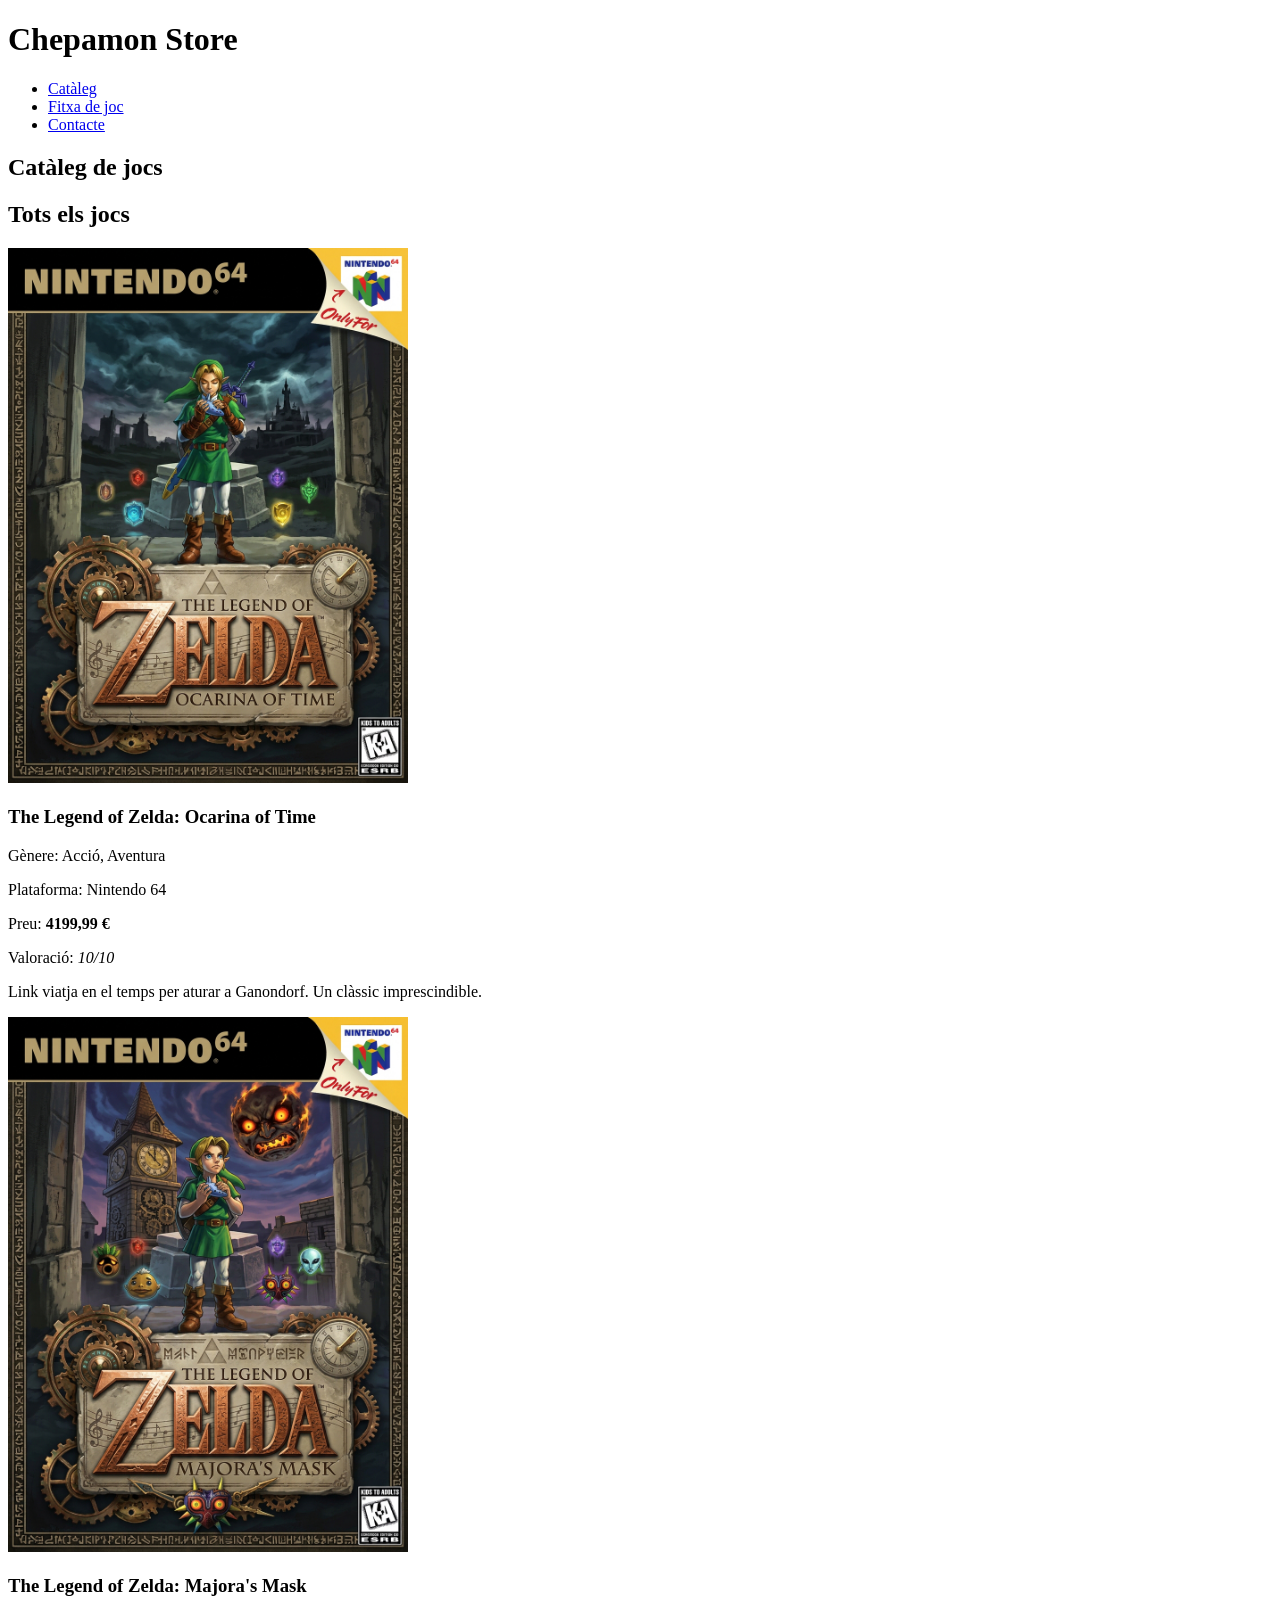
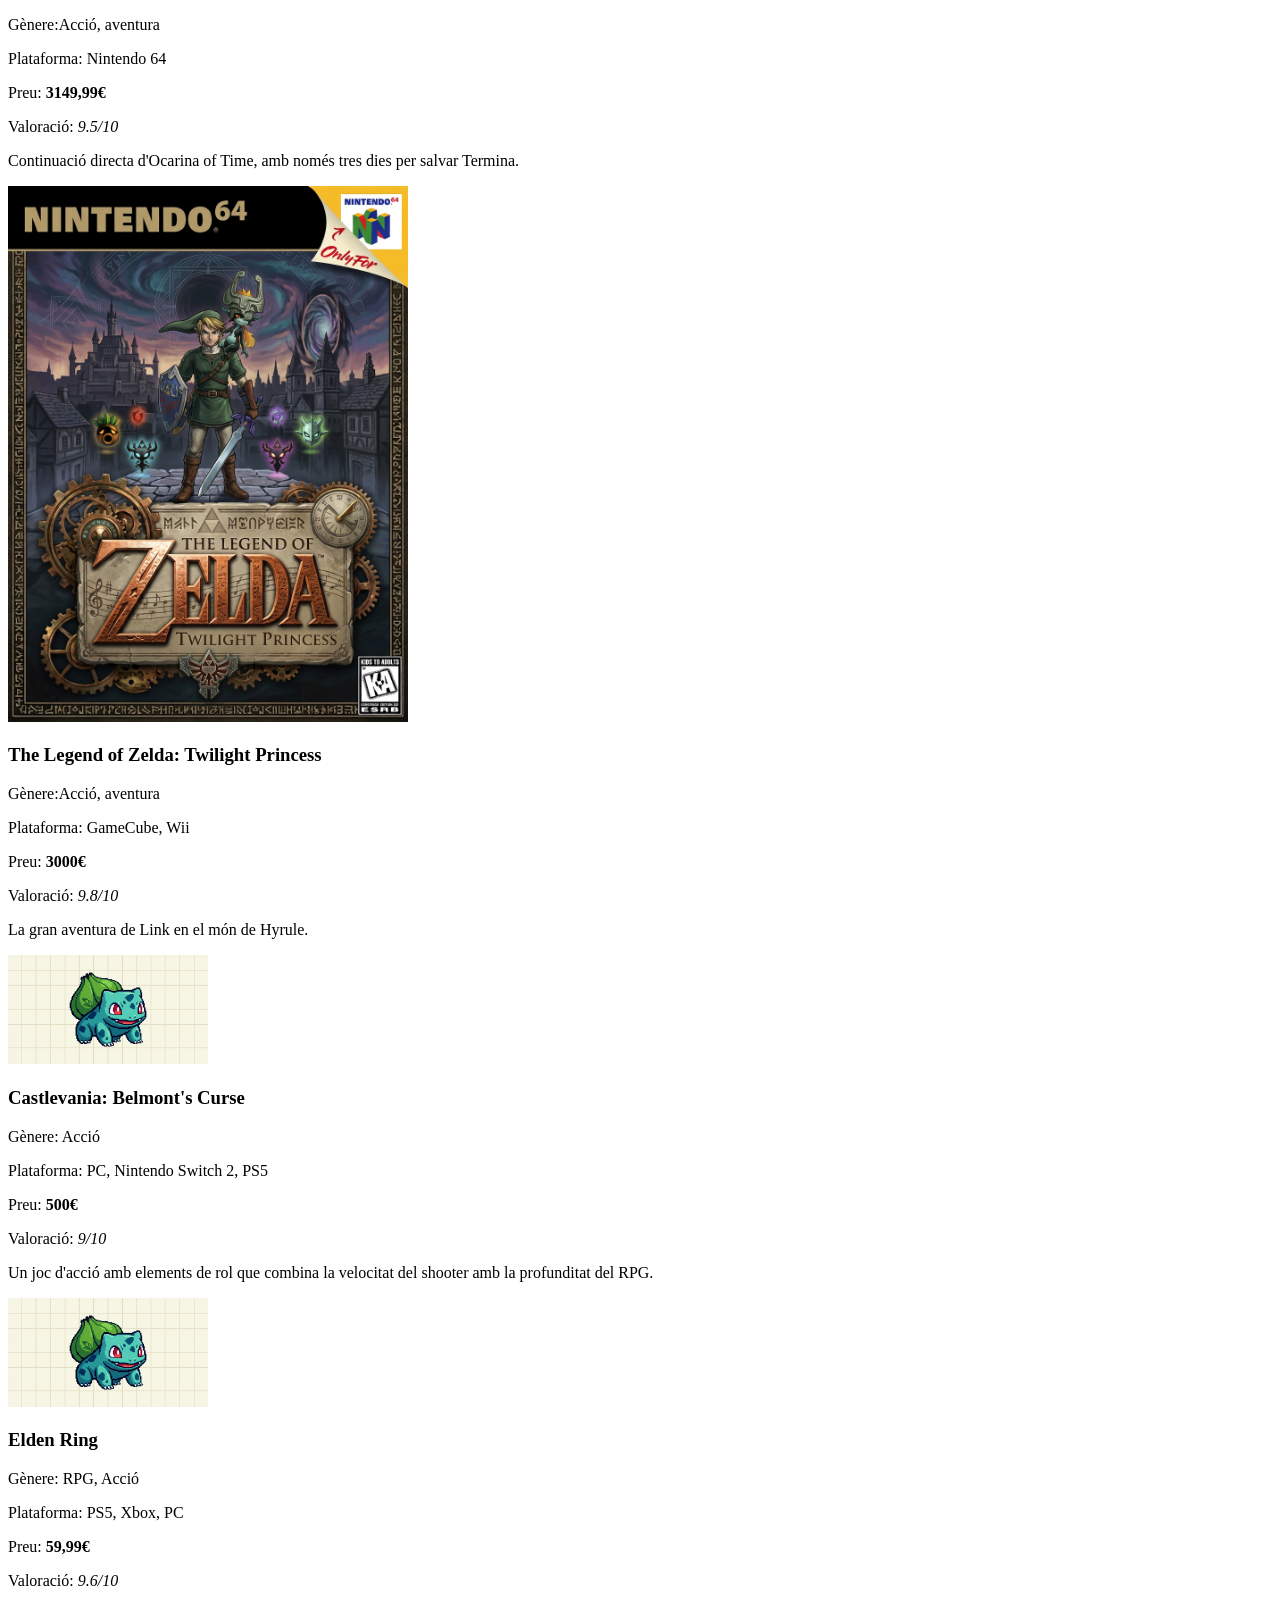
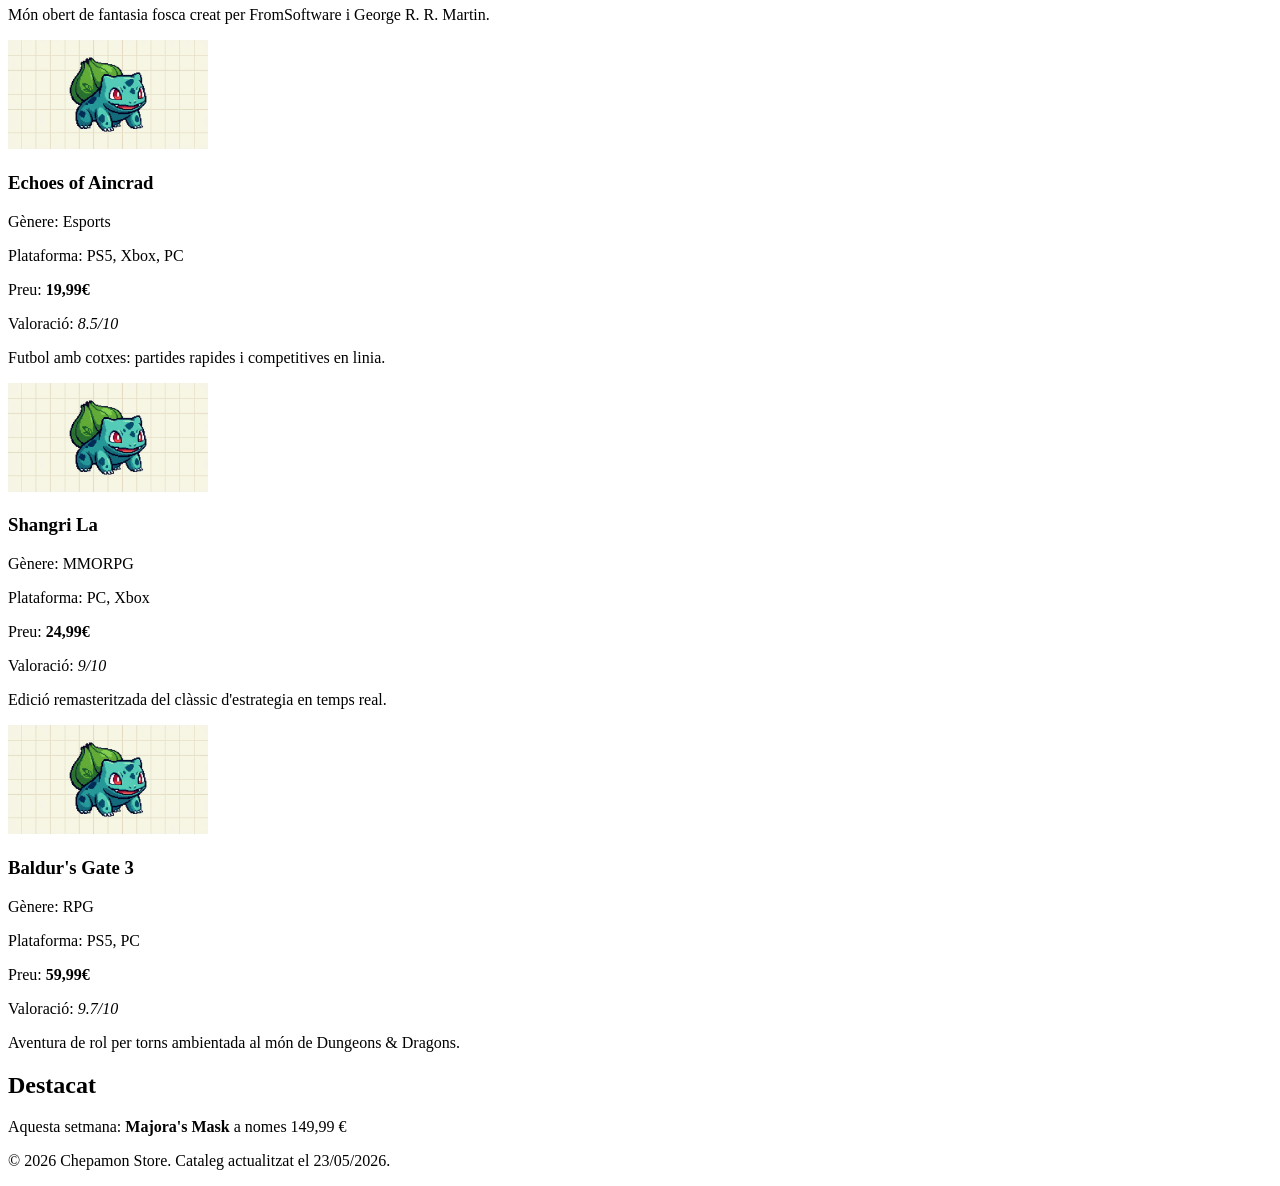
==== Botiga web/index.html @ 551ccf03 "cambios varios" ====
<!DOCTYPE html>
<html lang="ca">
<head>
  <meta charset="UTF-8">
  <meta name="viewport" content="width=device-width, initial-scale=1.0">
  <title>Catàleg | Chepamon Store</title>
  <meta name="description" content="Chepamon Store: botiga de videojocs clàssics i actuals per a Nintendo 64, PS5, Xbox i PC.">
</head>
<body>
  <header>
    <h1>Chepamon Store</h1>
    <nav aria-label="Menú principal">
      <ul>
        <li><a href="index.html">Catàleg</a></li>
        <li><a href="fitxa.html">Fitxa de joc</a></li>
        <li><a href="contacte.html">Contacte</a></li>
      </ul>
    </nav>
  </header>
  <main>
    <h2>Catàleg de jocs</h2>
    <section>
      <h2>Tots els jocs</h2>
      <article id="J1998_TLOZ">
        <img src="assets_img_gif/zelda-oot.jpeg" alt="Portada de The Legend of Zelda: Ocarina of Time" width="400">
        <h3>The Legend of Zelda: Ocarina of Time</h3>
        <p>Gènere: Acció, Aventura</p>
        <p>Plataforma: Nintendo 64</p>
        <p>Preu: <strong>4199,99 &euro;</strong></p>
        <p>Valoració: <em>10/10</em></p>
        <p>Link viatja en el temps per aturar a Ganondorf. Un clàssic imprescindible.</p>
      </article>
      <article id="J2000_MM">
        <img src="assets_img_gif/zelda-mm.jpeg" alt="Portada de The Legend of Zelda: Majora's Mask" width="400">
        <h3>The Legend of Zelda: Majora's Mask</h3>
        <p>Gènere:Acció, aventura</p>
        <p>Plataforma: Nintendo 64</p>
        <p>Preu: <strong>3149,99&euro;</strong></p>
        <p>Valoració: <em>9.5/10</em></p>
        <p>Continuació directa d'Ocarina of Time, amb només tres dies per salvar Termina.</p>
      </article>
      <article id="J2006_ZTP">
        <img src="assets_img_gif/zelda-tp.jpeg" alt="Portada de The Legend of Zelda: Twilight Princess" width="400">
        <h3>The Legend of Zelda: Twilight Princess</h3>
        <p>Gènere:Acció, aventura</p>
        <p>Plataforma: GameCube, Wii</p>
        <p>Preu: <strong>3000&euro;</strong></p>
        <p>Valoració: <em>9.8/10</em></p>
        <p>La gran aventura de Link en el món de Hyrule.</p>
      </article>
      <article id="J2026_CBC">
        <img src="assets_img_gif/icon-botiga.jpeg" alt="Portada de Castlevania: Belmont's Curse" width="200">
        <h3>Castlevania: Belmont's Curse</h3>
        <p>Gènere: Acció</p>
        <p>Plataforma: PC, Nintendo Switch 2, PS5</p>
        <p>Preu: <strong>500&euro;</strong></p>
        <p>Valoració: <em>9/10</em></p>
        <p>Un joc d'acció amb elements de rol que combina la velocitat del shooter amb la profunditat del RPG.</p>
      </article>
      <article id="J2022_ER">
        <img src="assets_img_gif/icon-botiga.jpeg" alt="Portada de Elden Ring" width="200">
        <h3>Elden Ring</h3>
        <p>Gènere: RPG, Acció</p>
        <p>Plataforma: PS5, Xbox, PC</p>
        <p>Preu: <strong>59,99&euro;</strong></p>
        <p>Valoració: <em>9.6/10</em></p>
        <p>Món obert de fantasia fosca creat per FromSoftware i George R. R. Martin.</p>
      </article>
      <article id="J2015_EA">
        <img src="assets_img_gif/icon-botiga.jpeg" alt="Portada de Echoes of Aincrad" width="200">
        <h3>Echoes of Aincrad</h3>
        <p>Gènere: Esports</p>
        <p>Plataforma: PS5, Xbox, PC</p>
        <p>Preu: <strong>19,99&euro;</strong></p>
        <p>Valoració: <em>8.5/10</em></p>
        <p>Futbol amb cotxes: partides rapides i competitives en linia.</p>
      </article>
      <article id="J2026_SL">
        <img src="assets_img_gif/icon-botiga.jpeg" alt="Portada de Shangri La" width="200">
        <h3>Shangri La</h3>
        <p>Gènere: MMORPG</p>
        <p>Plataforma: PC, Xbox</p>
        <p>Preu: <strong>24,99&euro;</strong></p>
        <p>Valoració: <em>9/10</em></p>
        <p>Edició remasteritzada del clàssic d'estrategia en temps real.</p>
      </article>
      <article id="J2023_BG3">
        <img src="assets_img_gif/icon-botiga.jpeg" alt="Portada de Baldur's Gate 3" width="200">
        <h3>Baldur's Gate 3</h3>
        <p>Gènere: RPG</p>
        <p>Plataforma: PS5, PC</p>
        <p>Preu: <strong>59,99&euro;</strong></p>
        <p>Valoració: <em>9.7/10</em></p>
        <p>Aventura de rol per torns ambientada al món de Dungeons &amp; Dragons.</p>
      </article>
    </section>
    <aside>
      <h2>Destacat</h2>
      <p>Aquesta setmana: <strong>Majora's Mask</strong> a nomes 149,99 &euro;</p>
    </aside>
  </main>
  <footer>
    <p>&copy; 2026 Chepamon Store. Cataleg actualitzat el <time datetime="2026-05-23">23/05/2026</time>.</p>
  </footer>
</body>
</html>
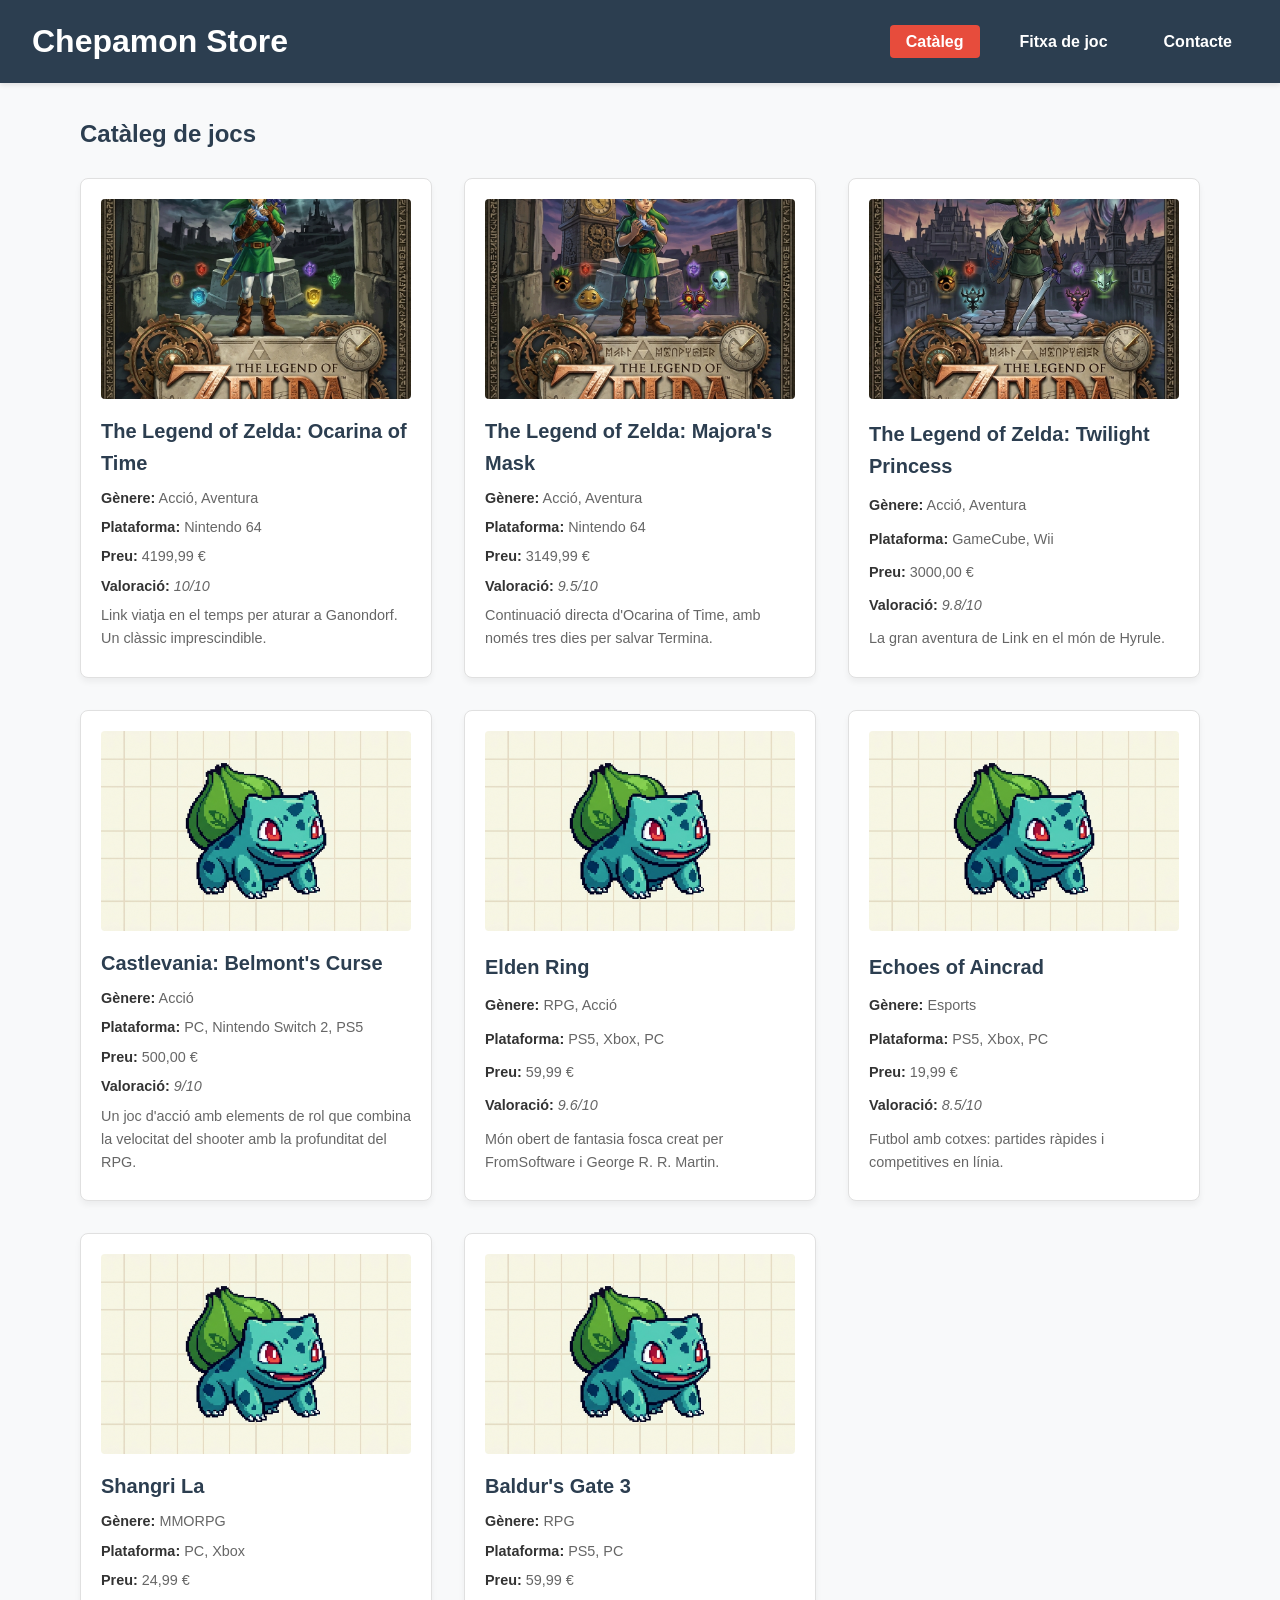
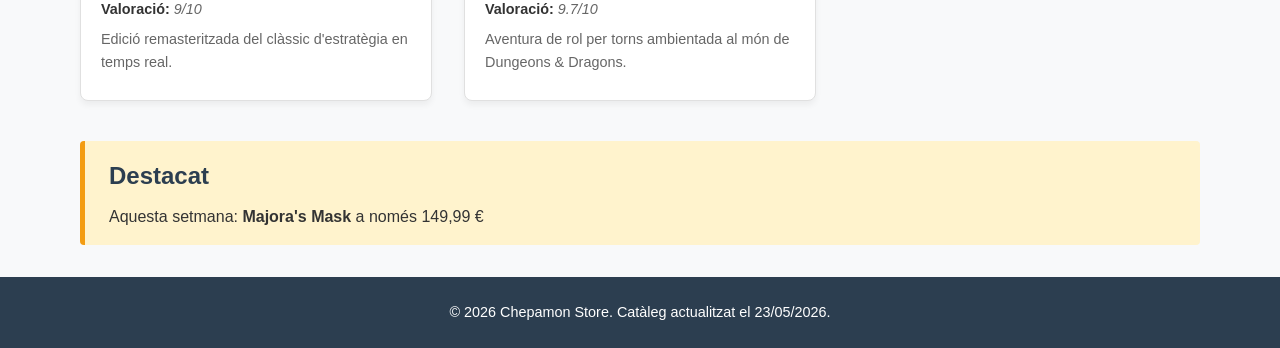
==== commit 3019a849: "añadí un par de cosas" ====
--- a/Botiga web/index.html
+++ b/Botiga web/index.html
@@ -5,102 +5,115 @@
   <meta name="viewport" content="width=device-width, initial-scale=1.0">
   <title>Catàleg | Chepamon Store</title>
   <meta name="description" content="Chepamon Store: botiga de videojocs clàssics i actuals per a Nintendo 64, PS5, Xbox i PC.">
+  <link rel="stylesheet" href="css/style.css">
 </head>
 <body>
-  <header>
+
+  <header id="main-header">
     <h1>Chepamon Store</h1>
     <nav aria-label="Menú principal">
       <ul>
-        <li><a href="index.html">Catàleg</a></li>
+        <li><a href="index.html" class="active">Catàleg</a></li>
         <li><a href="fitxa.html">Fitxa de joc</a></li>
         <li><a href="contacte.html">Contacte</a></li>
       </ul>
     </nav>
   </header>
+
   <main>
     <h2>Catàleg de jocs</h2>
-    <section>
-      <h2>Tots els jocs</h2>
-      <article id="J1998_TLOZ">
-        <img src="assets_img_gif/zelda-oot.jpeg" alt="Portada de The Legend of Zelda: Ocarina of Time" width="400">
-        <h3>The Legend of Zelda: Ocarina of Time</h3>
-        <p>Gènere: Acció, Aventura</p>
-        <p>Plataforma: Nintendo 64</p>
-        <p>Preu: <strong>4199,99 &euro;</strong></p>
-        <p>Valoració: <em>10/10</em></p>
+
+    <section class="catalog-grid">
+      <article id="J1998_TLOZ" class="game-card">
+        <img src="assets_img_gif/zelda-oot.jpeg" alt="Portada de The Legend of Zelda: Ocarina of Time">
+        <h3><a href="fitxa.html">The Legend of Zelda: Ocarina of Time</a></h3>
+        <p><strong>Gènere:</strong> Acció, Aventura</p>
+        <p><strong>Plataforma:</strong> Nintendo 64</p>
+        <p><strong>Preu:</strong> 4199,99 €</p>
+        <p><strong>Valoració:</strong> <em>10/10</em></p>
         <p>Link viatja en el temps per aturar a Ganondorf. Un clàssic imprescindible.</p>
       </article>
-      <article id="J2000_MM">
-        <img src="assets_img_gif/zelda-mm.jpeg" alt="Portada de The Legend of Zelda: Majora's Mask" width="400">
-        <h3>The Legend of Zelda: Majora's Mask</h3>
-        <p>Gènere:Acció, aventura</p>
-        <p>Plataforma: Nintendo 64</p>
-        <p>Preu: <strong>3149,99&euro;</strong></p>
-        <p>Valoració: <em>9.5/10</em></p>
+
+      <article id="J2000_MM" class="game-card">
+        <img src="assets_img_gif/zelda-mm.jpeg" alt="Portada de The Legend of Zelda: Majora's Mask">
+        <h3><a href="fitxa.html">The Legend of Zelda: Majora's Mask</a></h3>
+        <p><strong>Gènere:</strong> Acció, Aventura</p>
+        <p><strong>Plataforma:</strong> Nintendo 64</p>
+        <p><strong>Preu:</strong> 3149,99 €</p>
+        <p><strong>Valoració:</strong> <em>9.5/10</em></p>
         <p>Continuació directa d'Ocarina of Time, amb només tres dies per salvar Termina.</p>
       </article>
-      <article id="J2006_ZTP">
-        <img src="assets_img_gif/zelda-tp.jpeg" alt="Portada de The Legend of Zelda: Twilight Princess" width="400">
-        <h3>The Legend of Zelda: Twilight Princess</h3>
-        <p>Gènere:Acció, aventura</p>
-        <p>Plataforma: GameCube, Wii</p>
-        <p>Preu: <strong>3000&euro;</strong></p>
-        <p>Valoració: <em>9.8/10</em></p>
+
+      <article id="J2006_ZTP" class="game-card">
+        <img src="assets_img_gif/zelda-tp.jpeg" alt="Portada de The Legend of Zelda: Twilight Princess">
+        <h3><a href="fitxa.html">The Legend of Zelda: Twilight Princess</a></h3>
+        <p><strong>Gènere:</strong> Acció, Aventura</p>
+        <p><strong>Plataforma:</strong> GameCube, Wii</p>
+        <p><strong>Preu:</strong> 3000,00 €</p>
+        <p><strong>Valoració:</strong> <em>9.8/10</em></p>
         <p>La gran aventura de Link en el món de Hyrule.</p>
       </article>
-      <article id="J2026_CBC">
-        <img src="assets_img_gif/icon-botiga.jpeg" alt="Portada de Castlevania: Belmont's Curse" width="200">
-        <h3>Castlevania: Belmont's Curse</h3>
-        <p>Gènere: Acció</p>
-        <p>Plataforma: PC, Nintendo Switch 2, PS5</p>
-        <p>Preu: <strong>500&euro;</strong></p>
-        <p>Valoració: <em>9/10</em></p>
+
+      <article id="J2026_CBC" class="game-card">
+        <img src="assets_img_gif/icon-botiga.jpeg" alt="Portada de Castlevania: Belmont's Curse">
+        <h3><a href="fitxa.html">Castlevania: Belmont's Curse</a></h3>
+        <p><strong>Gènere:</strong> Acció</p>
+        <p><strong>Plataforma:</strong> PC, Nintendo Switch 2, PS5</p>
+        <p><strong>Preu:</strong> 500,00 €</p>
+        <p><strong>Valoració:</strong> <em>9/10</em></p>
         <p>Un joc d'acció amb elements de rol que combina la velocitat del shooter amb la profunditat del RPG.</p>
       </article>
-      <article id="J2022_ER">
-        <img src="assets_img_gif/icon-botiga.jpeg" alt="Portada de Elden Ring" width="200">
-        <h3>Elden Ring</h3>
-        <p>Gènere: RPG, Acció</p>
-        <p>Plataforma: PS5, Xbox, PC</p>
-        <p>Preu: <strong>59,99&euro;</strong></p>
-        <p>Valoració: <em>9.6/10</em></p>
+
+      <article id="J2022_ER" class="game-card">
+        <img src="assets_img_gif/icon-botiga.jpeg" alt="Portada de Elden Ring">
+        <h3><a href="fitxa.html">Elden Ring</a></h3>
+        <p><strong>Gènere:</strong> RPG, Acció</p>
+        <p><strong>Plataforma:</strong> PS5, Xbox, PC</p>
+        <p><strong>Preu:</strong> 59,99 €</p>
+        <p><strong>Valoració:</strong> <em>9.6/10</em></p>
         <p>Món obert de fantasia fosca creat per FromSoftware i George R. R. Martin.</p>
       </article>
-      <article id="J2015_EA">
-        <img src="assets_img_gif/icon-botiga.jpeg" alt="Portada de Echoes of Aincrad" width="200">
-        <h3>Echoes of Aincrad</h3>
-        <p>Gènere: Esports</p>
-        <p>Plataforma: PS5, Xbox, PC</p>
-        <p>Preu: <strong>19,99&euro;</strong></p>
-        <p>Valoració: <em>8.5/10</em></p>
-        <p>Futbol amb cotxes: partides rapides i competitives en linia.</p>
+
+      <article id="J2015_EA" class="game-card">
+        <img src="assets_img_gif/icon-botiga.jpeg" alt="Portada de Echoes of Aincrad">
+        <h3><a href="fitxa.html">Echoes of Aincrad</a></h3>
+        <p><strong>Gènere:</strong> Esports</p>
+        <p><strong>Plataforma:</strong> PS5, Xbox, PC</p>
+        <p><strong>Preu:</strong> 19,99 €</p>
+        <p><strong>Valoració:</strong> <em>8.5/10</em></p>
+        <p>Futbol amb cotxes: partides ràpides i competitives en línia.</p>
       </article>
-      <article id="J2026_SL">
-        <img src="assets_img_gif/icon-botiga.jpeg" alt="Portada de Shangri La" width="200">
-        <h3>Shangri La</h3>
-        <p>Gènere: MMORPG</p>
-        <p>Plataforma: PC, Xbox</p>
-        <p>Preu: <strong>24,99&euro;</strong></p>
-        <p>Valoració: <em>9/10</em></p>
-        <p>Edició remasteritzada del clàssic d'estrategia en temps real.</p>
+
+      <article id="J2026_SL" class="game-card">
+        <img src="assets_img_gif/icon-botiga.jpeg" alt="Portada de Shangri La">
+        <h3><a href="fitxa.html">Shangri La</a></h3>
+        <p><strong>Gènere:</strong> MMORPG</p>
+        <p><strong>Plataforma:</strong> PC, Xbox</p>
+        <p><strong>Preu:</strong> 24,99 €</p>
+        <p><strong>Valoració:</strong> <em>9/10</em></p>
+        <p>Edició remasteritzada del clàssic d'estratègia en temps real.</p>
       </article>
-      <article id="J2023_BG3">
-        <img src="assets_img_gif/icon-botiga.jpeg" alt="Portada de Baldur's Gate 3" width="200">
-        <h3>Baldur's Gate 3</h3>
-        <p>Gènere: RPG</p>
-        <p>Plataforma: PS5, PC</p>
-        <p>Preu: <strong>59,99&euro;</strong></p>
-        <p>Valoració: <em>9.7/10</em></p>
+
+      <article id="J2023_BG3" class="game-card">
+        <img src="assets_img_gif/icon-botiga.jpeg" alt="Portada de Baldur's Gate 3">
+        <h3><a href="fitxa.html">Baldur's Gate 3</a></h3>
+        <p><strong>Gènere:</strong> RPG</p>
+        <p><strong>Plataforma:</strong> PS5, PC</p>
+        <p><strong>Preu:</strong> 59,99 €</p>
+        <p><strong>Valoració:</strong> <em>9.7/10</em></p>
         <p>Aventura de rol per torns ambientada al món de Dungeons &amp; Dragons.</p>
       </article>
     </section>
-    <aside>
+
+    <aside id="promo-aside">
       <h2>Destacat</h2>
-      <p>Aquesta setmana: <strong>Majora's Mask</strong> a nomes 149,99 &euro;</p>
+      <p>Aquesta setmana: <strong>Majora's Mask</strong> a només 149,99 €</p>
     </aside>
   </main>
+
   <footer>
-    <p>&copy; 2026 Chepamon Store. Cataleg actualitzat el <time datetime="2026-05-23">23/05/2026</time>.</p>
+    <p>&copy; 2026 Chepamon Store. Catàleg actualitzat el <time datetime="2026-05-23">23/05/2026</time>.</p>
   </footer>
+
 </body>
 </html>
--- a/Botiga web/css/style.css
+++ b/Botiga web/css/style.css
@@ -0,0 +1,397 @@
+
+:root {
+  --primary-color: #2c3e50;      
+  --secondary-color: #e74c3c;   
+  --accent-color: #f39c12;      
+  --bg-light: #f8f9fa;          
+  --card-bg: #ffffff;           
+  --text-color: #333333;         
+  --text-muted: #666666;       
+  --border-color: #e0e0e0;
+
+  --font-main: 'Segoe UI', Tahoma, Geneva, Verdana, sans-serif;
+  --font-heading: 'Trebuchet MS', Arial, sans-serif;
+}
+
+*,
+*::before,
+*::after {
+  box-sizing: border-box;
+  margin: 0;
+  padding: 0;
+}
+
+html {
+  font-size: 100%; /* 16px per defecte */
+  scroll-behavior: smooth;
+}
+
+body {
+  font-family: var(--font-main);
+  background-color: var(--bg-light);
+  color: var(--text-color);
+  line-height: 1.6;
+  min-height: 100vh;
+  display: flex;
+  flex-direction: column;
+}
+
+
+h1, h2, h3, h4 {
+  font-family: var(--font-heading);
+  color: var(--primary-color);
+  margin-bottom: 0.5rem;
+}
+
+a {
+  color: var(--secondary-color);
+  text-decoration: none;
+  transition: color 0.3s ease;
+}
+
+a:hover {
+  color: var(--primary-color);
+  text-decoration: underline;
+}
+
+
+#main-header {
+  background-color: var(--primary-color);
+  color: #ffffff;
+  padding: 1rem 2rem;
+  display: flex;
+  flex-direction: column;
+  align-items: center;
+  gap: 1rem;
+  box-shadow: 0 2px 5px rgba(0, 0, 0, 0.1);
+}
+
+#main-header h1 {
+  color: #ffffff;
+  font-size: 2rem;
+  margin: 0;
+}
+
+nav ul {
+  list-style: none;
+  display: flex;
+  flex-wrap: wrap;
+  justify-content: center;
+  gap: 1.5rem;
+}
+
+nav a {
+  color: #ffffff;
+  font-weight: 600;
+  padding: 0.5rem 1rem;
+  border-radius: 4px;
+  transition: background-color 0.3s ease, color 0.3s ease;
+}
+
+nav a:hover,
+nav a.active {
+  background-color: var(--secondary-color);
+  color: #ffffff;
+  text-decoration: none;
+}
+
+main {
+  flex: 1;
+  width: 90%;
+  max-width: 1200px;
+  margin: 2rem auto;
+  padding: 0 1rem;
+}
+
+aside {
+  background-color: #fff3cd;
+  border-left: 5px solid var(--accent-color);
+  padding: 1rem 1.5rem;
+  margin-top: 2.5rem;
+  border-radius: 4px;
+}
+
+.catalog-grid {
+  display: grid;
+  grid-template-columns: repeat(auto-fill, minmax(260px, 1fr));
+  gap: 2rem;
+  margin-top: 1.5rem;
+}
+
+.game-card {
+  background-color: var(--card-bg);
+  border: 1px solid var(--border-color);
+  border-radius: 8px;
+  overflow: hidden;
+  padding: 1.25rem;
+  display: flex;
+  flex-direction: column;
+  justify-content: space-between;
+  box-shadow: 0 4px 6px rgba(0, 0, 0, 0.05);
+  transition: transform 0.3s ease, box-shadow 0.3s ease;
+}
+
+.game-card:hover {
+  transform: translateY(-5px);
+  box-shadow: 0 8px 15px rgba(0, 0, 0, 0.15);
+}
+
+.game-card img {
+  width: 100%;
+  height: 200px;
+  object-fit: cover;
+  border-radius: 4px;
+  margin-bottom: 1rem;
+}
+
+.game-card h3 {
+  font-size: 1.25rem;
+  margin-bottom: 0.5rem;
+}
+
+.game-card p {
+  font-size: 0.9rem;
+  margin-bottom: 0.4rem;
+  color: var(--text-muted);
+}
+
+.game-card strong {
+  color: var(--text-color);
+}
+
+.game-card h3 a {
+  color: var(--primary-color);
+}
+
+.game-card h3 a:hover {
+  color: var(--secondary-color);
+}
+
+#game-detail {
+  background-color: var(--card-bg);
+  padding: 2rem;
+  border-radius: 8px;
+  box-shadow: 0 2px 8px rgba(0, 0, 0, 0.08);
+}
+
+.game-header {
+  border-bottom: 2px solid var(--border-color);
+  padding-bottom: 1rem;
+  margin-bottom: 1.5rem;
+}
+
+.subtitle {
+  color: var(--text-muted);
+  font-style: italic;
+}
+
+.game-main-info {
+  display: grid;
+  grid-template-columns: 1fr;
+  gap: 2rem;
+  margin-bottom: 2rem;
+}
+
+.media-container img {
+  width: 100%;
+  max-height: 400px;
+  object-fit: cover;
+  border-radius: 8px;
+}
+
+/* Multimèdia */
+.game-multimedia {
+  margin: 2rem 0;
+}
+
+.media-item {
+  margin-bottom: 1.5rem;
+}
+
+.media-item iframe {
+  width: 100%;
+  max-width: 700px;
+  aspect-ratio: 16 / 9;
+  border: none;
+  border-radius: 8px;
+}
+
+.game-tech-table {
+  margin-top: 2rem;
+  overflow-x: auto; 
+}
+
+table {
+  width: 100%;
+  border-collapse: collapse;
+  margin-top: 1rem;
+  background-color: var(--card-bg);
+}
+
+caption {
+  font-weight: bold;
+  margin-bottom: 0.5rem;
+  caption-side: top;
+  text-align: left;
+  color: var(--text-muted);
+}
+
+th, td {
+  padding: 0.75rem 1rem;
+  text-align: left;
+  border: 1px solid var(--border-color);
+}
+
+thead {
+  background-color: var(--primary-color);
+  color: #ffffff;
+}
+
+tbody tr:nth-child(even) {
+  background-color: #f2f2f2;
+}
+
+tfoot {
+  background-color: #e9ecef;
+  font-weight: bold;
+}
+
+#contact-form {
+  background-color: var(--card-bg);
+  padding: 2rem;
+  border-radius: 8px;
+  box-shadow: 0 2px 8px rgba(0, 0, 0, 0.08);
+}
+
+fieldset {
+  border: 1px solid var(--border-color);
+  border-radius: 6px;
+  padding: 1.5rem;
+  margin-bottom: 1.5rem;
+}
+
+legend {
+  font-weight: bold;
+  color: var(--primary-color);
+  padding: 0 0.5rem;
+}
+
+.form-group {
+  margin-bottom: 1.25rem;
+  display: flex;
+  flex-direction: column;
+}
+
+.form-group label {
+  margin-bottom: 0.4rem;
+  font-weight: 600;
+}
+
+input[type="text"],
+input[type="email"],
+input[type="number"],
+select,
+textarea {
+  width: 100%;
+  padding: 0.75rem;
+  border: 1px solid var(--border-color);
+  border-radius: 4px;
+  font-family: inherit;
+  font-size: 1rem;
+  transition: border-color 0.3s ease;
+}
+
+input:focus,
+select:focus,
+textarea:focus {
+  outline: none;
+  border-color: var(--secondary-color);
+  box-shadow: 0 0 5px rgba(231, 76, 60, 0.3);
+}
+
+.radio-group,
+.checkbox-group {
+  display: flex;
+  flex-direction: row;
+  align-items: center;
+  gap: 0.5rem;
+  margin-top: 0.25rem;
+}
+
+.radio-group input,
+.checkbox-group input {
+  width: auto;
+}
+
+.form-actions {
+  display: flex;
+  gap: 1rem;
+}
+
+button {
+  padding: 0.75rem 1.5rem;
+  font-size: 1rem;
+  font-weight: bold;
+  border: none;
+  border-radius: 4px;
+  cursor: pointer;
+  transition: background-color 0.3s ease;
+}
+
+.btn-submit {
+  background-color: var(--secondary-color);
+  color: #ffffff;
+}
+
+.btn-submit:hover {
+  background-color: #c0392b;
+}
+
+.btn-reset {
+  background-color: #7f8c8d;
+  color: #ffffff;
+}
+
+.btn-reset:hover {
+  background-color: #6c757d;
+}
+
+footer {
+  background-color: var(--primary-color);
+  color: #ffffff;
+  text-align: center;
+  padding: 1.5rem;
+  margin-top: auto;
+  font-size: 0.9rem;
+}
+
+@media (min-width: 768px) {
+  #main-header {
+    flex-direction: row;
+    justify-content: space-between;
+  }
+
+  .game-main-info {
+    grid-template-columns: 1fr 1fr;
+  }
+}
+
+@media (max-width: 576px) {
+  body {
+    font-size: 90%;
+  }
+
+  nav ul {
+    flex-direction: column;
+    align-items: center;
+    gap: 0.5rem;
+  }
+
+  .form-actions {
+    flex-direction: column;
+  }
+
+  button {
+    width: 100%;
+  }
+}
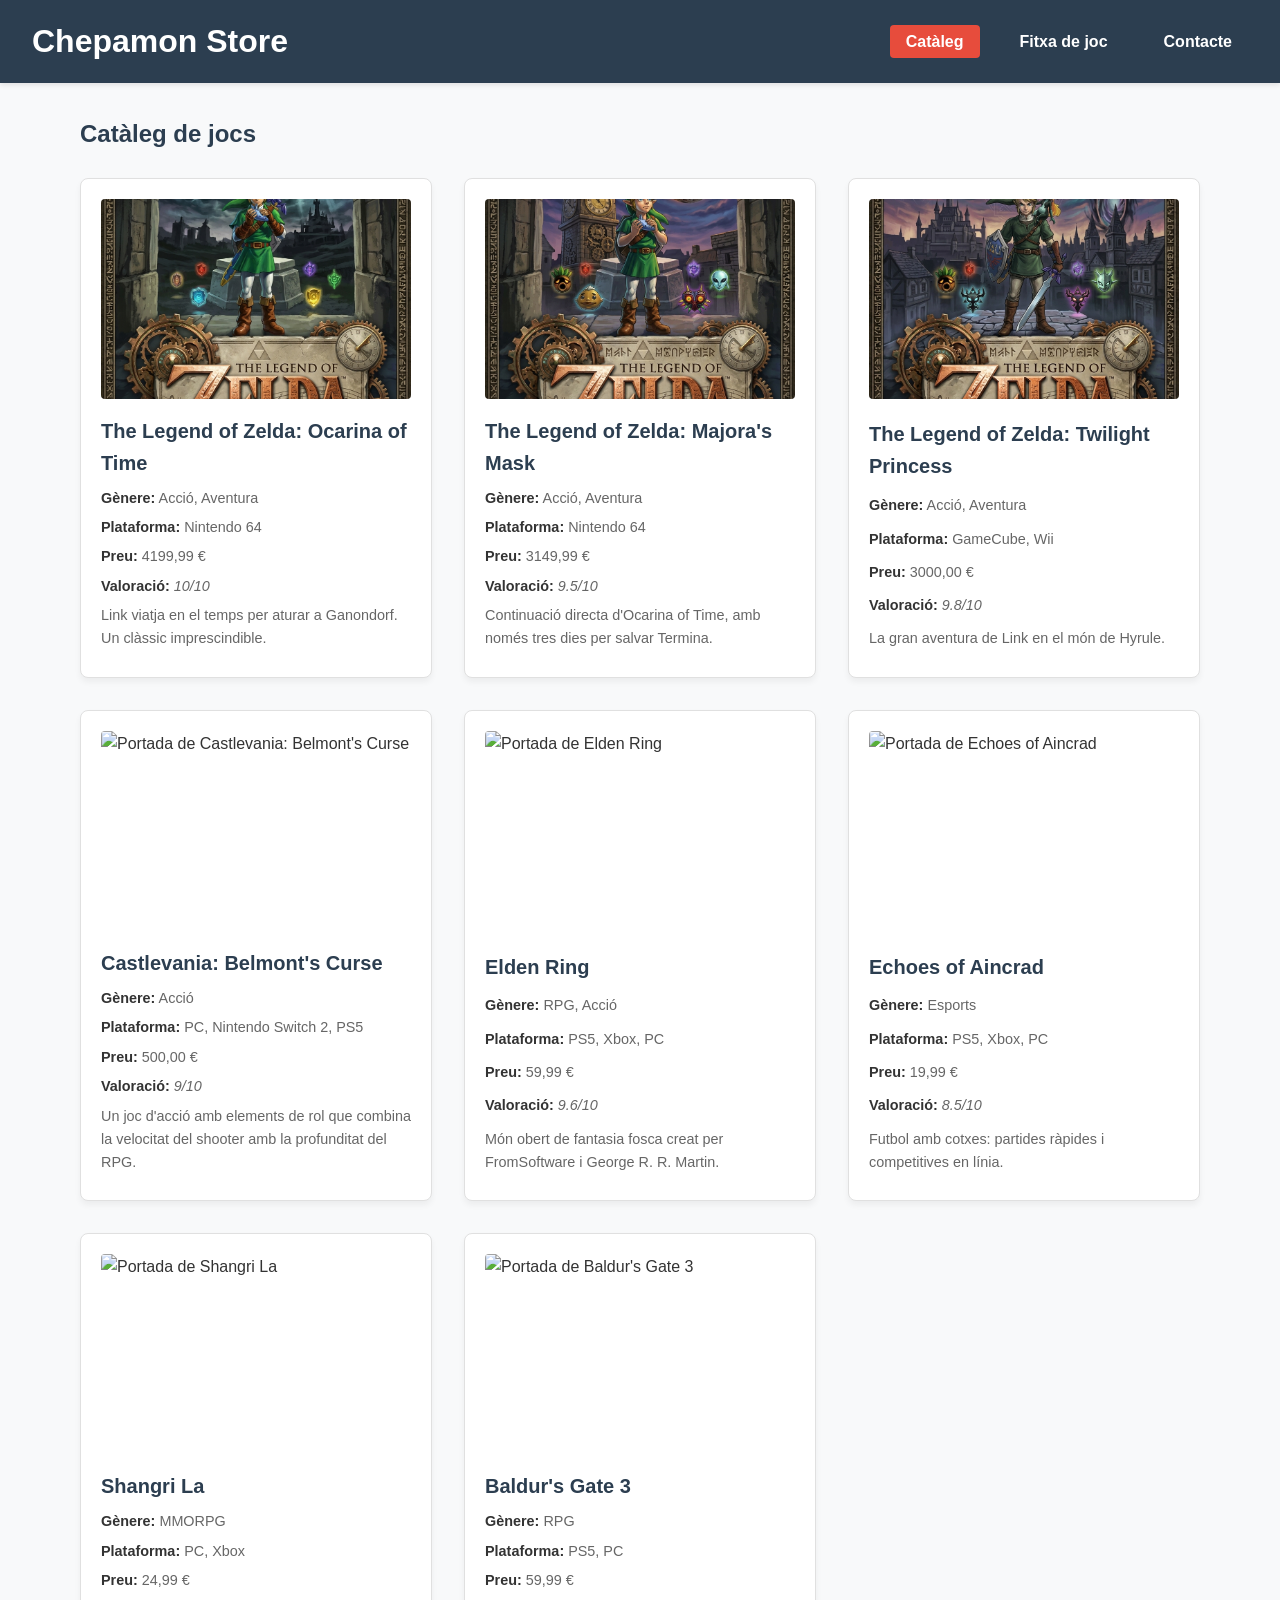
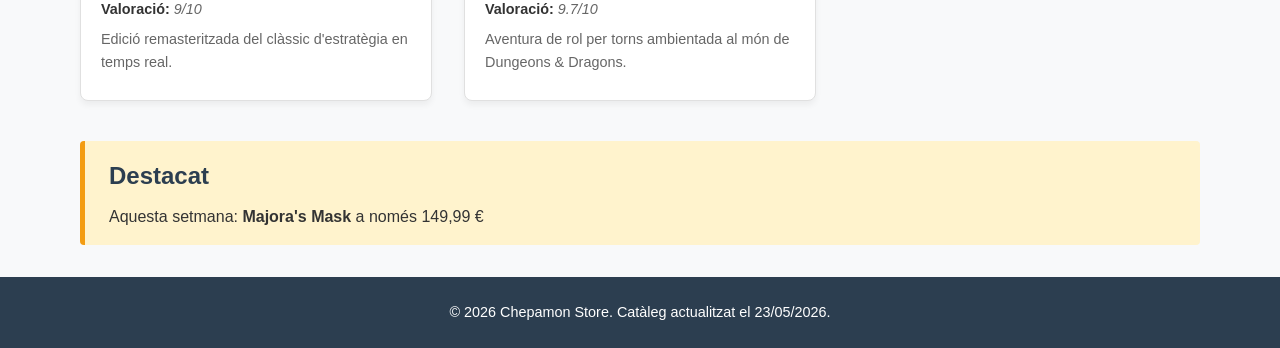
==== commit daeb0693: "añadí las imagenes" ====
--- a/Botiga web/index.html
+++ b/Botiga web/index.html
@@ -55,8 +55,8 @@
       </article>
 
       <article id="J2026_CBC" class="game-card">
-        <img src="assets_img_gif/icon-botiga.jpeg" alt="Portada de Castlevania: Belmont's Curse">
-        <h3><a href="fitxa.html">Castlevania: Belmont's Curse</a></h3>
+        <img src="assets_img_gif/castlevania.jpg" alt="Portada de Castlevania: Belmont's Curse">
+        <h3>Castlevania: Belmont's Curse</h3>
         <p><strong>Gènere:</strong> Acció</p>
         <p><strong>Plataforma:</strong> PC, Nintendo Switch 2, PS5</p>
         <p><strong>Preu:</strong> 500,00 €</p>
@@ -65,8 +65,8 @@
       </article>
 
       <article id="J2022_ER" class="game-card">
-        <img src="assets_img_gif/icon-botiga.jpeg" alt="Portada de Elden Ring">
-        <h3><a href="fitxa.html">Elden Ring</a></h3>
+        <img src="assets_img_gif/eldenring.jpg" alt="Portada de Elden Ring">
+        <h3>Elden Ring</h3>
         <p><strong>Gènere:</strong> RPG, Acció</p>
         <p><strong>Plataforma:</strong> PS5, Xbox, PC</p>
         <p><strong>Preu:</strong> 59,99 €</p>
@@ -75,8 +75,8 @@
       </article>
 
       <article id="J2015_EA" class="game-card">
-        <img src="assets_img_gif/icon-botiga.jpeg" alt="Portada de Echoes of Aincrad">
-        <h3><a href="fitxa.html">Echoes of Aincrad</a></h3>
+        <img src="assets_img_gif/sao.jpg" alt="Portada de Echoes of Aincrad">
+        <h3>Echoes of Aincrad</h3>
         <p><strong>Gènere:</strong> Esports</p>
         <p><strong>Plataforma:</strong> PS5, Xbox, PC</p>
         <p><strong>Preu:</strong> 19,99 €</p>
@@ -85,8 +85,8 @@
       </article>
 
       <article id="J2026_SL" class="game-card">
-        <img src="assets_img_gif/icon-botiga.jpeg" alt="Portada de Shangri La">
-        <h3><a href="fitxa.html">Shangri La</a></h3>
+        <img src="assets_img_gif/shangri.jpg" alt="Portada de Shangri La">
+        <h3>Shangri La</h3>
         <p><strong>Gènere:</strong> MMORPG</p>
         <p><strong>Plataforma:</strong> PC, Xbox</p>
         <p><strong>Preu:</strong> 24,99 €</p>
@@ -95,8 +95,8 @@
       </article>
 
       <article id="J2023_BG3" class="game-card">
-        <img src="assets_img_gif/icon-botiga.jpeg" alt="Portada de Baldur's Gate 3">
-        <h3><a href="fitxa.html">Baldur's Gate 3</a></h3>
+        <img src="assets_img_gif/baldursgate.jpg" alt="Portada de Baldur's Gate 3">
+        <h3>Baldur's Gate 3</h3>
         <p><strong>Gènere:</strong> RPG</p>
         <p><strong>Plataforma:</strong> PS5, PC</p>
         <p><strong>Preu:</strong> 59,99 €</p>
